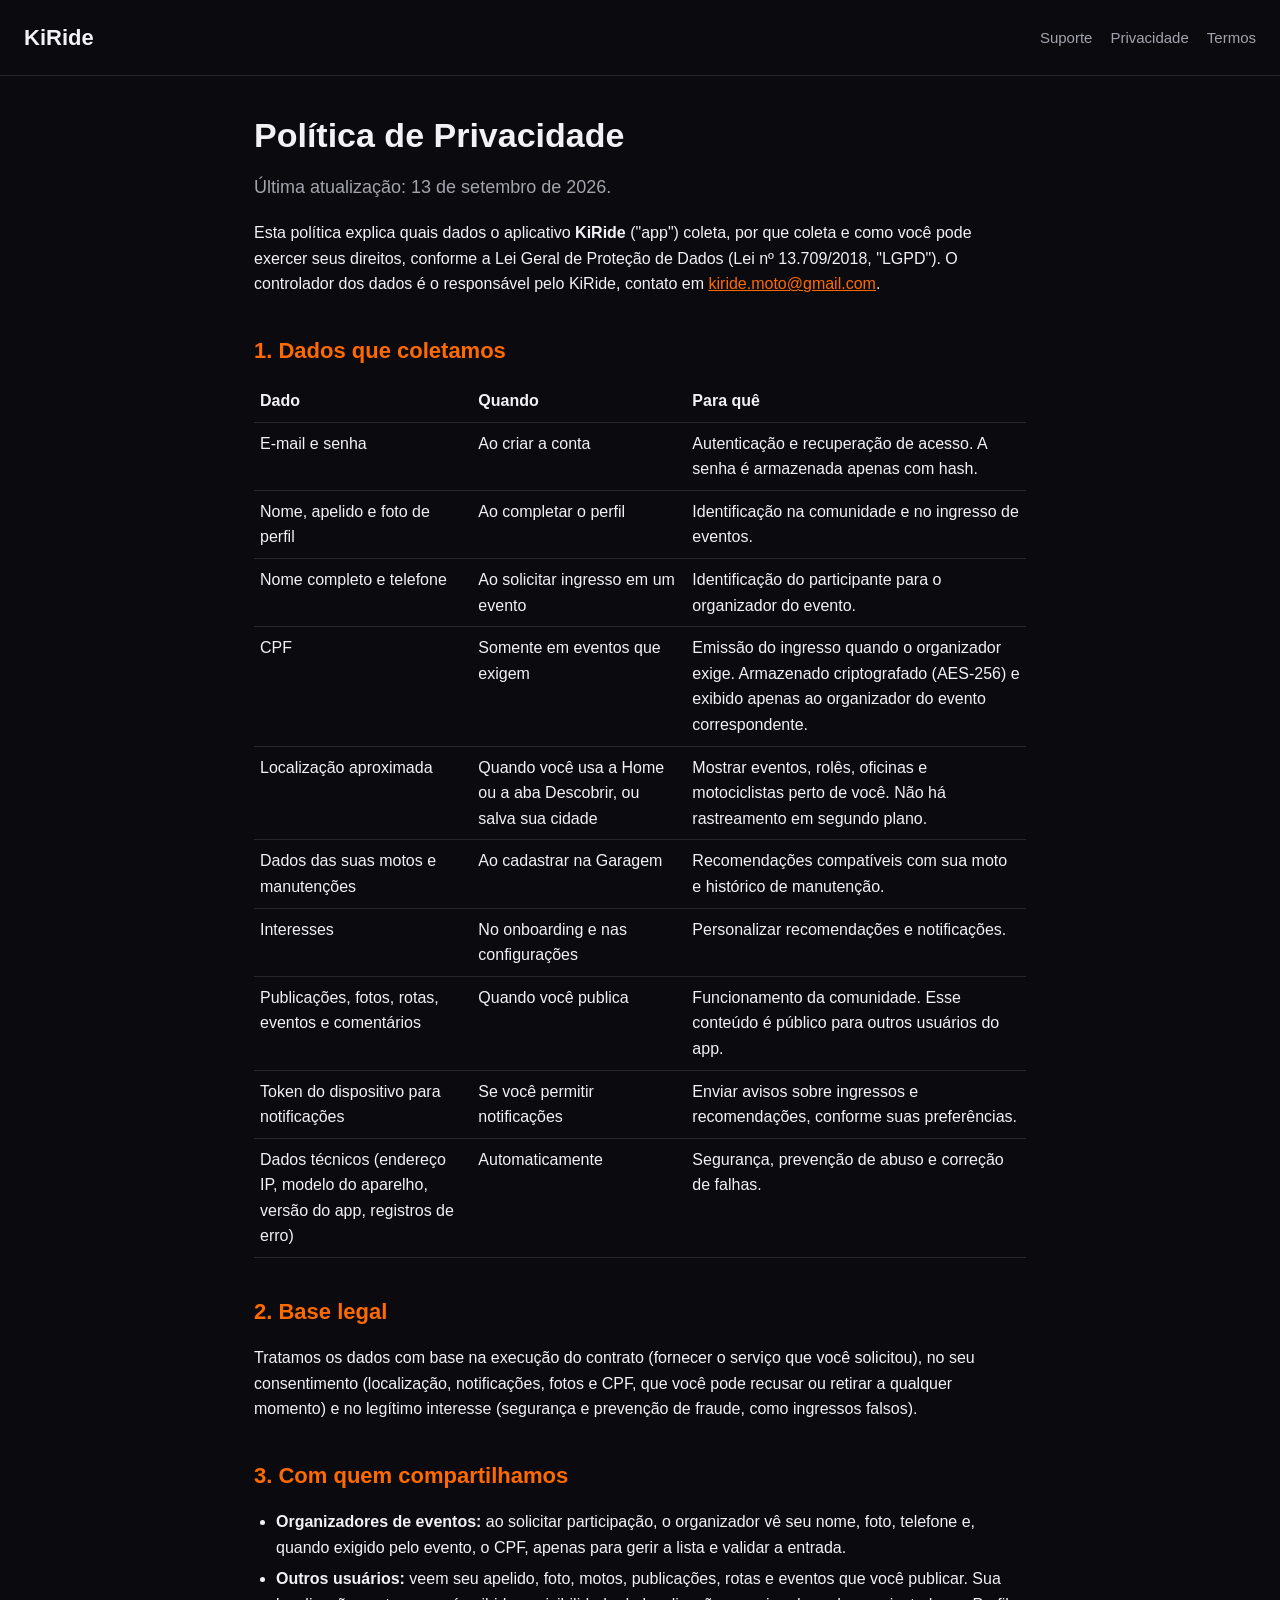
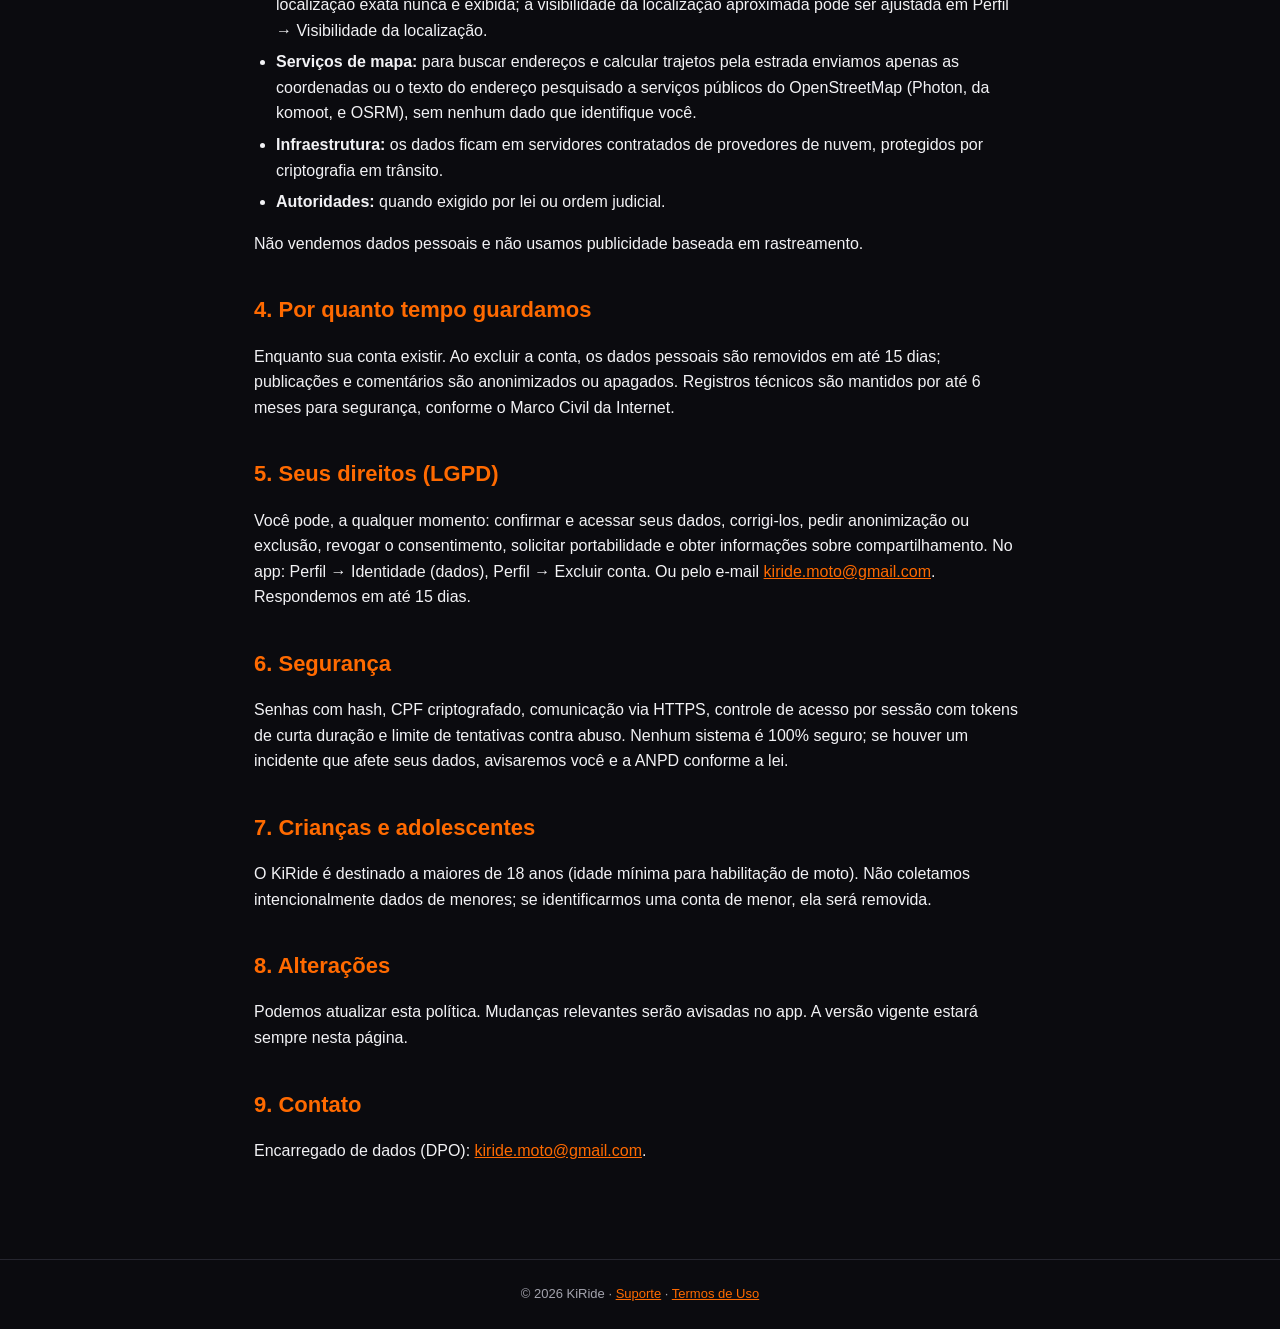
==== privacidade.html @ 5535a4c8 "site: suporte, privacidade e termos" ====
<!doctype html><html lang="pt-BR"><head><meta charset="utf-8"><meta name="viewport" content="width=device-width,initial-scale=1">
<title>Política de Privacidade — KiRide</title><link rel="stylesheet" href="style.css"></head>
<body><header><a href="index.html">KiRide</a><nav><a href="suporte.html">Suporte</a><a href="privacidade.html">Privacidade</a><a href="termos.html">Termos</a></nav></header>
<main>
<h1>Política de Privacidade</h1>
<p class="lead">Última atualização: 13 de setembro de 2026.</p>
<p>Esta política explica quais dados o aplicativo <strong>KiRide</strong> ("app") coleta, por que coleta e como você pode exercer seus direitos, conforme a Lei Geral de Proteção de Dados (Lei nº 13.709/2018, "LGPD"). O controlador dos dados é o responsável pelo KiRide, contato em <a href="mailto:kiride.moto@gmail.com">kiride.moto@gmail.com</a>.</p>

<h2>1. Dados que coletamos</h2>
<table><tr><th>Dado</th><th>Quando</th><th>Para quê</th></tr>
<tr><td>E-mail e senha</td><td>Ao criar a conta</td><td>Autenticação e recuperação de acesso. A senha é armazenada apenas com hash.</td></tr>
<tr><td>Nome, apelido e foto de perfil</td><td>Ao completar o perfil</td><td>Identificação na comunidade e no ingresso de eventos.</td></tr>
<tr><td>Nome completo e telefone</td><td>Ao solicitar ingresso em um evento</td><td>Identificação do participante para o organizador do evento.</td></tr>
<tr><td>CPF</td><td>Somente em eventos que exigem</td><td>Emissão do ingresso quando o organizador exige. Armazenado criptografado (AES-256) e exibido apenas ao organizador do evento correspondente.</td></tr>
<tr><td>Localização aproximada</td><td>Quando você usa a Home ou a aba Descobrir, ou salva sua cidade</td><td>Mostrar eventos, rolês, oficinas e motociclistas perto de você. Não há rastreamento em segundo plano.</td></tr>
<tr><td>Dados das suas motos e manutenções</td><td>Ao cadastrar na Garagem</td><td>Recomendações compatíveis com sua moto e histórico de manutenção.</td></tr>
<tr><td>Interesses</td><td>No onboarding e nas configurações</td><td>Personalizar recomendações e notificações.</td></tr>
<tr><td>Publicações, fotos, rotas, eventos e comentários</td><td>Quando você publica</td><td>Funcionamento da comunidade. Esse conteúdo é público para outros usuários do app.</td></tr>
<tr><td>Token do dispositivo para notificações</td><td>Se você permitir notificações</td><td>Enviar avisos sobre ingressos e recomendações, conforme suas preferências.</td></tr>
<tr><td>Dados técnicos (endereço IP, modelo do aparelho, versão do app, registros de erro)</td><td>Automaticamente</td><td>Segurança, prevenção de abuso e correção de falhas.</td></tr></table>

<h2>2. Base legal</h2>
<p>Tratamos os dados com base na execução do contrato (fornecer o serviço que você solicitou), no seu consentimento (localização, notificações, fotos e CPF, que você pode recusar ou retirar a qualquer momento) e no legítimo interesse (segurança e prevenção de fraude, como ingressos falsos).</p>

<h2>3. Com quem compartilhamos</h2>
<ul>
<li><strong>Organizadores de eventos:</strong> ao solicitar participação, o organizador vê seu nome, foto, telefone e, quando exigido pelo evento, o CPF, apenas para gerir a lista e validar a entrada.</li>
<li><strong>Outros usuários:</strong> veem seu apelido, foto, motos, publicações, rotas e eventos que você publicar. Sua localização exata nunca é exibida; a visibilidade da localização aproximada pode ser ajustada em Perfil → Visibilidade da localização.</li>
<li><strong>Serviços de mapa:</strong> para buscar endereços e calcular trajetos pela estrada enviamos apenas as coordenadas ou o texto do endereço pesquisado a serviços públicos do OpenStreetMap (Photon, da komoot, e OSRM), sem nenhum dado que identifique você.</li>
<li><strong>Infraestrutura:</strong> os dados ficam em servidores contratados de provedores de nuvem, protegidos por criptografia em trânsito.</li>
<li><strong>Autoridades:</strong> quando exigido por lei ou ordem judicial.</li>
</ul>
<p>Não vendemos dados pessoais e não usamos publicidade baseada em rastreamento.</p>

<h2>4. Por quanto tempo guardamos</h2>
<p>Enquanto sua conta existir. Ao excluir a conta, os dados pessoais são removidos em até 15 dias; publicações e comentários são anonimizados ou apagados. Registros técnicos são mantidos por até 6 meses para segurança, conforme o Marco Civil da Internet.</p>

<h2>5. Seus direitos (LGPD)</h2>
<p>Você pode, a qualquer momento: confirmar e acessar seus dados, corrigi-los, pedir anonimização ou exclusão, revogar o consentimento, solicitar portabilidade e obter informações sobre compartilhamento. No app: Perfil → Identidade (dados), Perfil → Excluir conta. Ou pelo e-mail <a href="mailto:kiride.moto@gmail.com">kiride.moto@gmail.com</a>. Respondemos em até 15 dias.</p>

<h2>6. Segurança</h2>
<p>Senhas com hash, CPF criptografado, comunicação via HTTPS, controle de acesso por sessão com tokens de curta duração e limite de tentativas contra abuso. Nenhum sistema é 100% seguro; se houver um incidente que afete seus dados, avisaremos você e a ANPD conforme a lei.</p>

<h2>7. Crianças e adolescentes</h2>
<p>O KiRide é destinado a maiores de 18 anos (idade mínima para habilitação de moto). Não coletamos intencionalmente dados de menores; se identificarmos uma conta de menor, ela será removida.</p>

<h2>8. Alterações</h2>
<p>Podemos atualizar esta política. Mudanças relevantes serão avisadas no app. A versão vigente estará sempre nesta página.</p>

<h2>9. Contato</h2>
<p>Encarregado de dados (DPO): <a href="mailto:kiride.moto@gmail.com">kiride.moto@gmail.com</a>.</p>
</main><footer>© 2026 KiRide · <a href="suporte.html">Suporte</a> · <a href="termos.html">Termos de Uso</a></footer></body></html>
---- style.css ----
:root{--bg:#0b0b0f;--card:#15151b;--border:#26262f;--text:#f2f2f5;--muted:#a3a3ad;--orange:#ff6a00}
*{box-sizing:border-box}body{margin:0;background:var(--bg);color:var(--text);font:16px/1.6 -apple-system,BlinkMacSystemFont,"Segoe UI",Roboto,Helvetica,Arial,sans-serif}
a{color:var(--orange)}header{padding:20px 24px;border-bottom:1px solid var(--border);display:flex;align-items:center;gap:12px}
header a{color:var(--text);text-decoration:none;font-weight:800;font-size:22px}header nav{margin-left:auto;display:flex;gap:18px;flex-wrap:wrap}
header nav a{font-weight:500;font-size:15px;color:var(--muted)}main{max-width:820px;margin:0 auto;padding:40px 24px 80px}
h1{font-size:34px;line-height:1.15;margin:0 0 8px}h2{font-size:22px;margin:36px 0 10px;color:var(--orange)}
.lead{color:var(--muted);font-size:18px}.card{background:var(--card);border:1px solid var(--border);border-radius:14px;padding:20px 22px;margin:18px 0}
.btn{display:inline-block;background:var(--orange);color:#000;font-weight:700;padding:12px 20px;border-radius:12px;text-decoration:none}
ul{padding-left:22px}li{margin:6px 0}table{width:100%;border-collapse:collapse;margin:12px 0}td,th{border-bottom:1px solid var(--border);padding:8px 6px;text-align:left;vertical-align:top}
footer{border-top:1px solid var(--border);color:var(--muted);font-size:13px;padding:24px;text-align:center}small{color:var(--muted)}
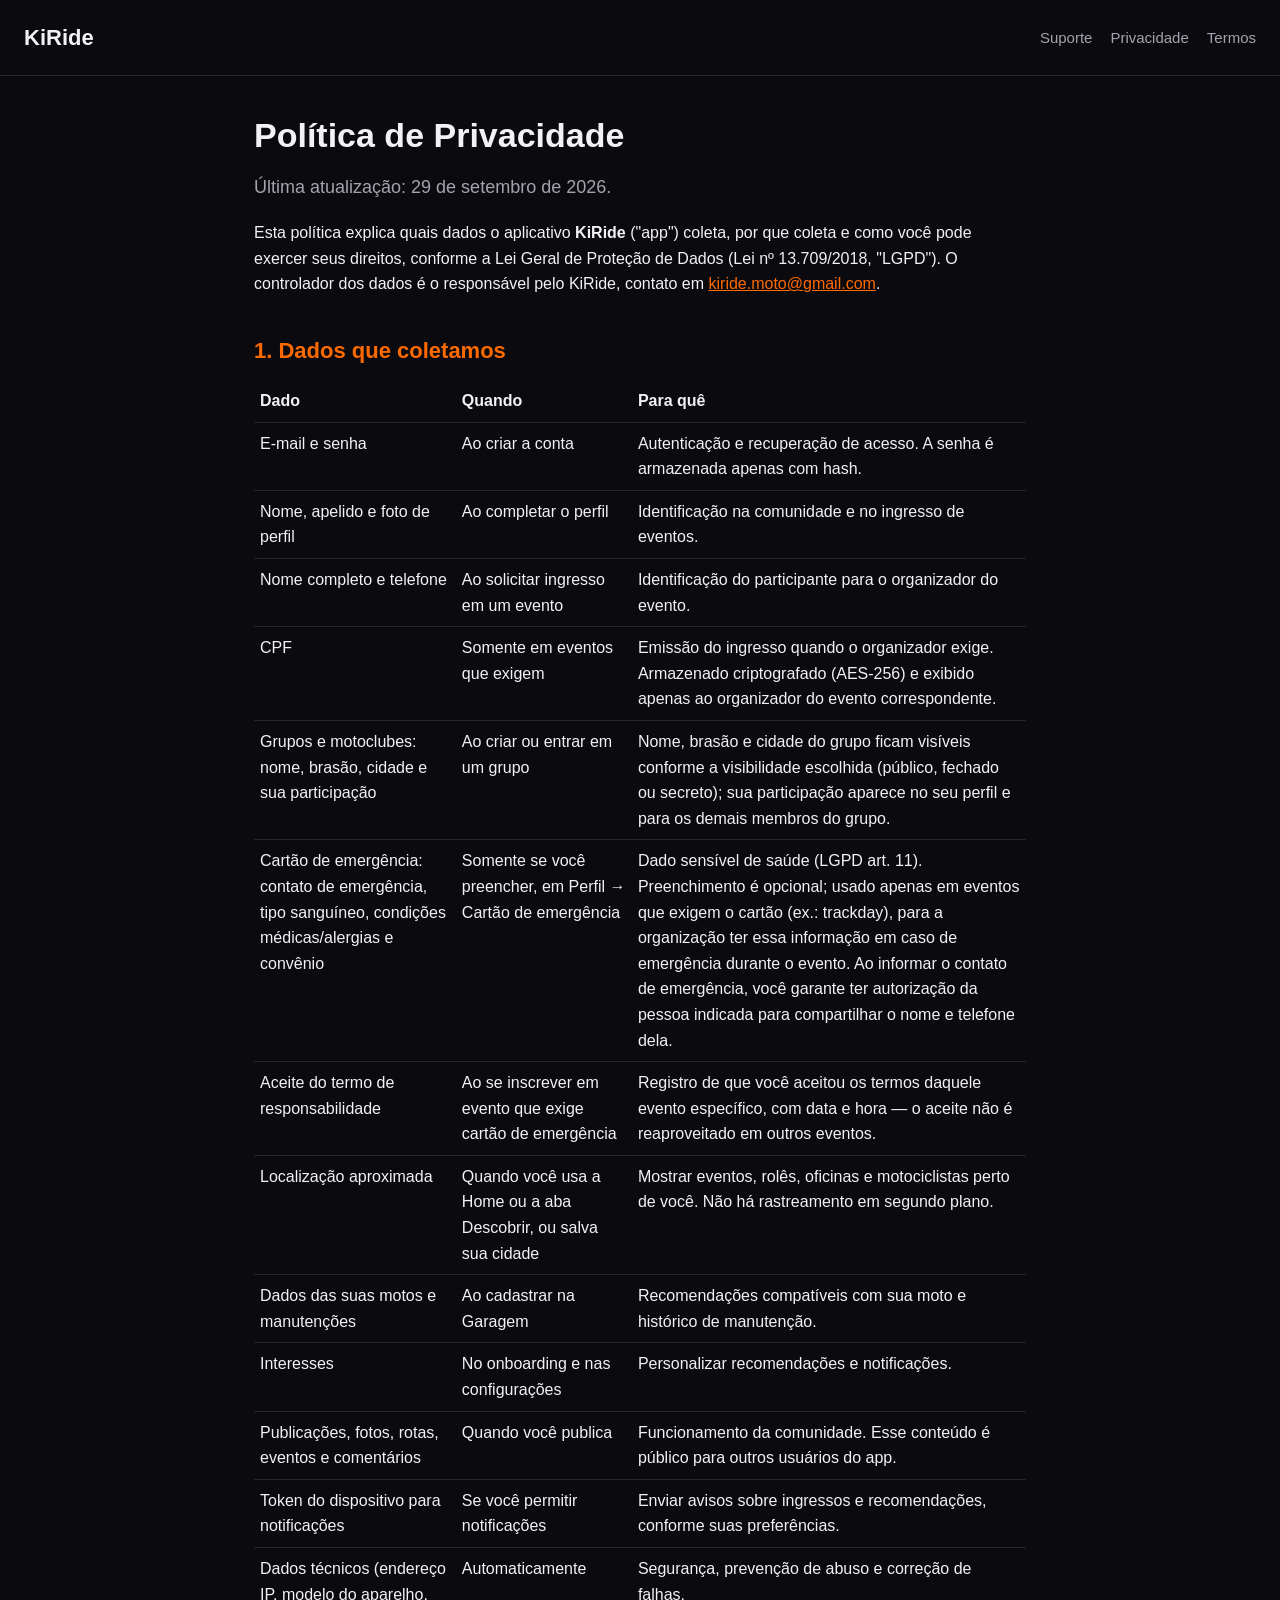
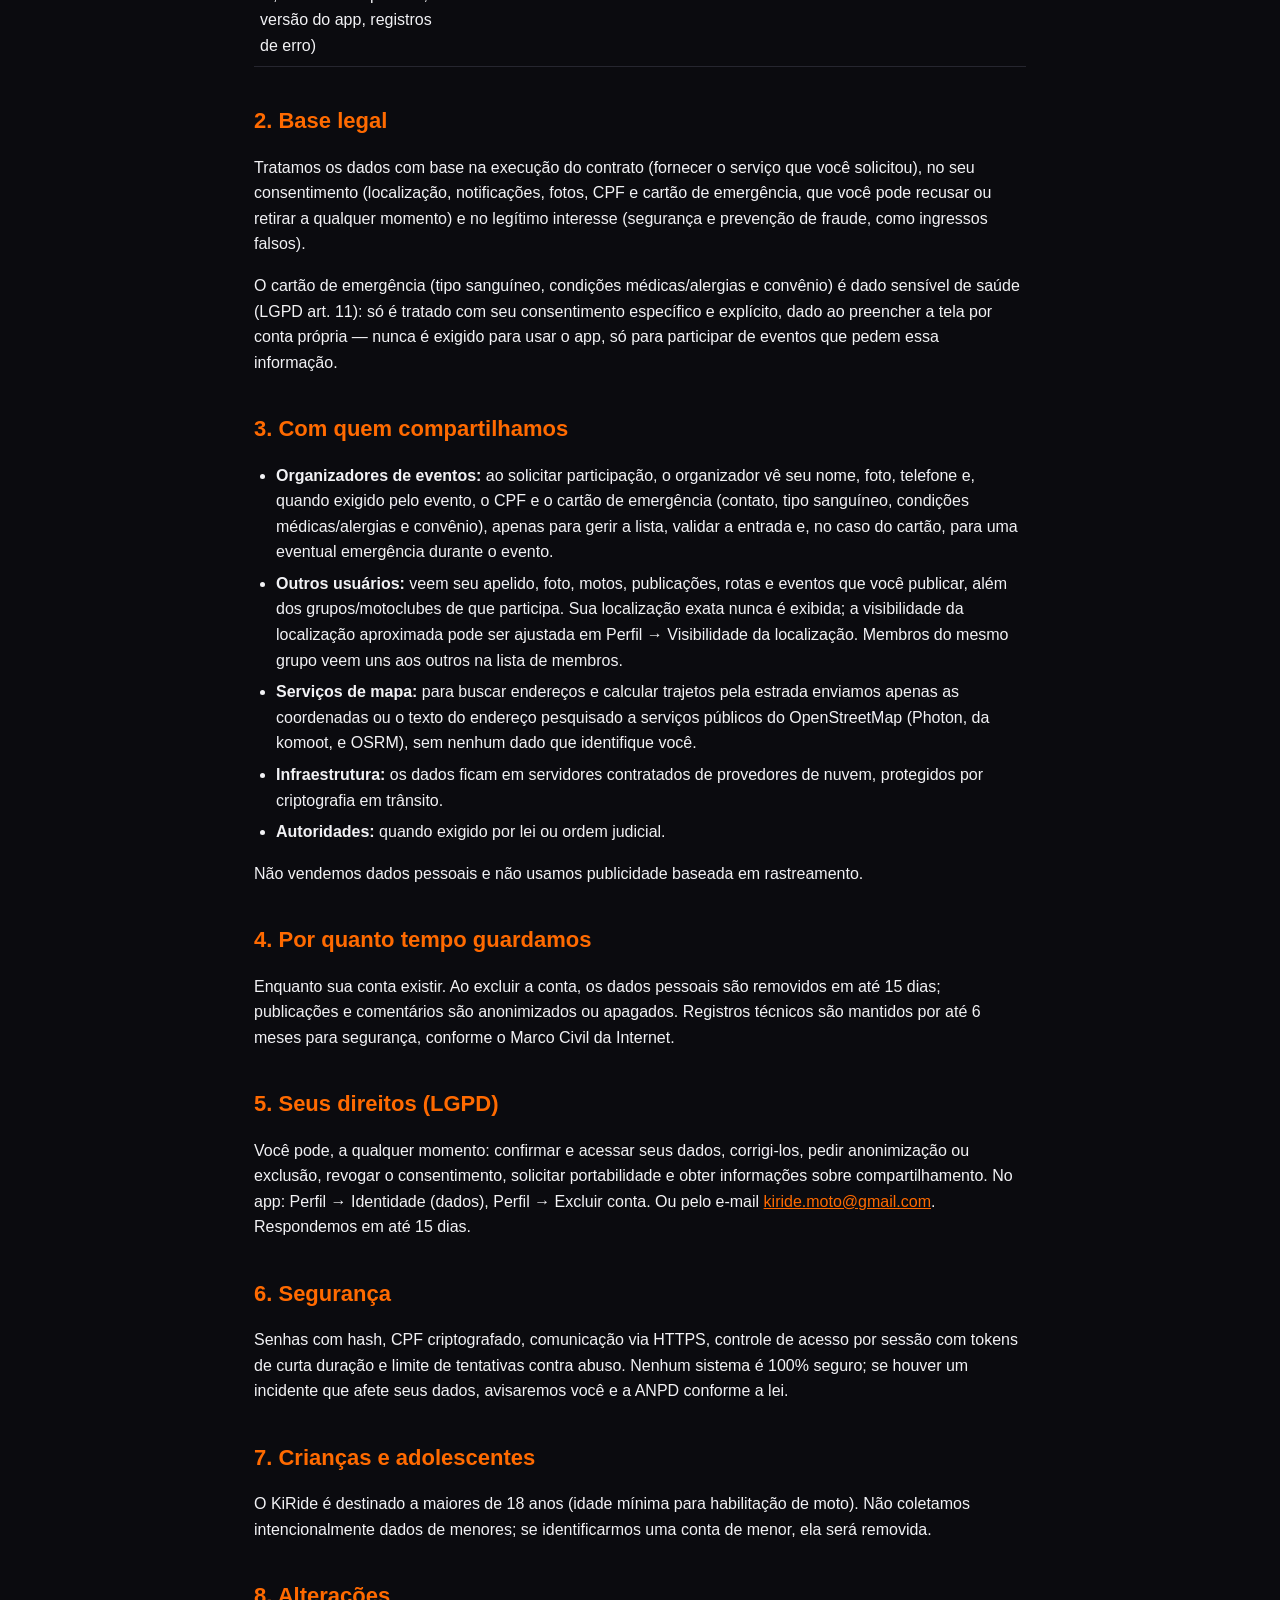
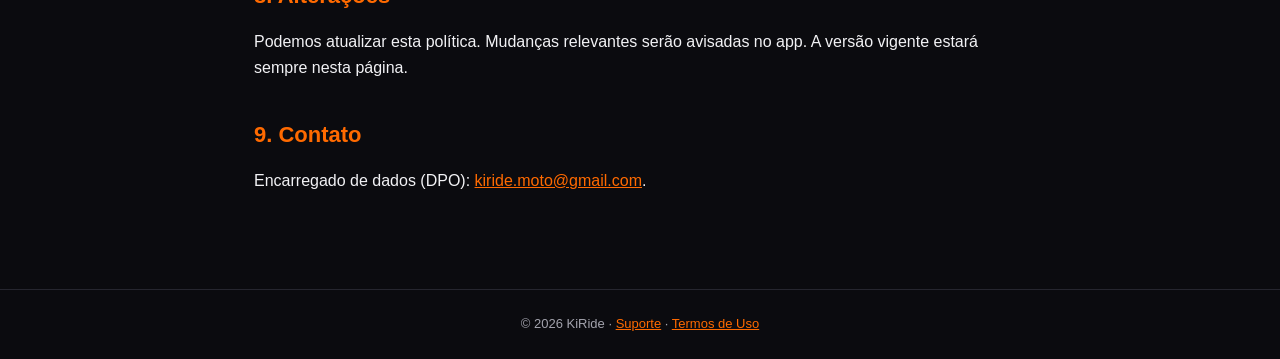
==== commit 535d8f00: "site: suporte, privacidade e termos" ====
--- a/privacidade.html
+++ b/privacidade.html
@@ -3,7 +3,7 @@
 <body><header><a href="index.html">KiRide</a><nav><a href="suporte.html">Suporte</a><a href="privacidade.html">Privacidade</a><a href="termos.html">Termos</a></nav></header>
 <main>
 <h1>Política de Privacidade</h1>
-<p class="lead">Última atualização: 13 de setembro de 2026.</p>
+<p class="lead">Última atualização: 29 de setembro de 2026.</p>
 <p>Esta política explica quais dados o aplicativo <strong>KiRide</strong> ("app") coleta, por que coleta e como você pode exercer seus direitos, conforme a Lei Geral de Proteção de Dados (Lei nº 13.709/2018, "LGPD"). O controlador dos dados é o responsável pelo KiRide, contato em <a href="mailto:kiride.moto@gmail.com">kiride.moto@gmail.com</a>.</p>
 
 <h2>1. Dados que coletamos</h2>
@@ -12,6 +12,9 @@
 <tr><td>Nome, apelido e foto de perfil</td><td>Ao completar o perfil</td><td>Identificação na comunidade e no ingresso de eventos.</td></tr>
 <tr><td>Nome completo e telefone</td><td>Ao solicitar ingresso em um evento</td><td>Identificação do participante para o organizador do evento.</td></tr>
 <tr><td>CPF</td><td>Somente em eventos que exigem</td><td>Emissão do ingresso quando o organizador exige. Armazenado criptografado (AES-256) e exibido apenas ao organizador do evento correspondente.</td></tr>
+<tr><td>Grupos e motoclubes: nome, brasão, cidade e sua participação</td><td>Ao criar ou entrar em um grupo</td><td>Nome, brasão e cidade do grupo ficam visíveis conforme a visibilidade escolhida (público, fechado ou secreto); sua participação aparece no seu perfil e para os demais membros do grupo.</td></tr>
+<tr><td>Cartão de emergência: contato de emergência, tipo sanguíneo, condições médicas/alergias e convênio</td><td>Somente se você preencher, em Perfil → Cartão de emergência</td><td>Dado sensível de saúde (LGPD art. 11). Preenchimento é opcional; usado apenas em eventos que exigem o cartão (ex.: trackday), para a organização ter essa informação em caso de emergência durante o evento. Ao informar o contato de emergência, você garante ter autorização da pessoa indicada para compartilhar o nome e telefone dela.</td></tr>
+<tr><td>Aceite do termo de responsabilidade</td><td>Ao se inscrever em evento que exige cartão de emergência</td><td>Registro de que você aceitou os termos daquele evento específico, com data e hora — o aceite não é reaproveitado em outros eventos.</td></tr>
 <tr><td>Localização aproximada</td><td>Quando você usa a Home ou a aba Descobrir, ou salva sua cidade</td><td>Mostrar eventos, rolês, oficinas e motociclistas perto de você. Não há rastreamento em segundo plano.</td></tr>
 <tr><td>Dados das suas motos e manutenções</td><td>Ao cadastrar na Garagem</td><td>Recomendações compatíveis com sua moto e histórico de manutenção.</td></tr>
 <tr><td>Interesses</td><td>No onboarding e nas configurações</td><td>Personalizar recomendações e notificações.</td></tr>
@@ -20,12 +23,13 @@
 <tr><td>Dados técnicos (endereço IP, modelo do aparelho, versão do app, registros de erro)</td><td>Automaticamente</td><td>Segurança, prevenção de abuso e correção de falhas.</td></tr></table>
 
 <h2>2. Base legal</h2>
-<p>Tratamos os dados com base na execução do contrato (fornecer o serviço que você solicitou), no seu consentimento (localização, notificações, fotos e CPF, que você pode recusar ou retirar a qualquer momento) e no legítimo interesse (segurança e prevenção de fraude, como ingressos falsos).</p>
+<p>Tratamos os dados com base na execução do contrato (fornecer o serviço que você solicitou), no seu consentimento (localização, notificações, fotos, CPF e cartão de emergência, que você pode recusar ou retirar a qualquer momento) e no legítimo interesse (segurança e prevenção de fraude, como ingressos falsos).</p>
+<p>O cartão de emergência (tipo sanguíneo, condições médicas/alergias e convênio) é dado sensível de saúde (LGPD art. 11): só é tratado com seu consentimento específico e explícito, dado ao preencher a tela por conta própria — nunca é exigido para usar o app, só para participar de eventos que pedem essa informação.</p>
 
 <h2>3. Com quem compartilhamos</h2>
 <ul>
-<li><strong>Organizadores de eventos:</strong> ao solicitar participação, o organizador vê seu nome, foto, telefone e, quando exigido pelo evento, o CPF, apenas para gerir a lista e validar a entrada.</li>
-<li><strong>Outros usuários:</strong> veem seu apelido, foto, motos, publicações, rotas e eventos que você publicar. Sua localização exata nunca é exibida; a visibilidade da localização aproximada pode ser ajustada em Perfil → Visibilidade da localização.</li>
+<li><strong>Organizadores de eventos:</strong> ao solicitar participação, o organizador vê seu nome, foto, telefone e, quando exigido pelo evento, o CPF e o cartão de emergência (contato, tipo sanguíneo, condições médicas/alergias e convênio), apenas para gerir a lista, validar a entrada e, no caso do cartão, para uma eventual emergência durante o evento.</li>
+<li><strong>Outros usuários:</strong> veem seu apelido, foto, motos, publicações, rotas e eventos que você publicar, além dos grupos/motoclubes de que participa. Sua localização exata nunca é exibida; a visibilidade da localização aproximada pode ser ajustada em Perfil → Visibilidade da localização. Membros do mesmo grupo veem uns aos outros na lista de membros.</li>
 <li><strong>Serviços de mapa:</strong> para buscar endereços e calcular trajetos pela estrada enviamos apenas as coordenadas ou o texto do endereço pesquisado a serviços públicos do OpenStreetMap (Photon, da komoot, e OSRM), sem nenhum dado que identifique você.</li>
 <li><strong>Infraestrutura:</strong> os dados ficam em servidores contratados de provedores de nuvem, protegidos por criptografia em trânsito.</li>
 <li><strong>Autoridades:</strong> quando exigido por lei ou ordem judicial.</li>
--- a/style.css
+++ b/style.css
@@ -6,5 +6,5 @@
 h1{font-size:34px;line-height:1.15;margin:0 0 8px}h2{font-size:22px;margin:36px 0 10px;color:var(--orange)}
 .lead{color:var(--muted);font-size:18px}.card{background:var(--card);border:1px solid var(--border);border-radius:14px;padding:20px 22px;margin:18px 0}
 .btn{display:inline-block;background:var(--orange);color:#000;font-weight:700;padding:12px 20px;border-radius:12px;text-decoration:none}
-ul{padding-left:22px}li{margin:6px 0}table{width:100%;border-collapse:collapse;margin:12px 0}td,th{border-bottom:1px solid var(--border);padding:8px 6px;text-align:left;vertical-align:top}
+ul,ol{padding-left:22px}li{margin:6px 0}table{width:100%;border-collapse:collapse;margin:12px 0}td,th{border-bottom:1px solid var(--border);padding:8px 6px;text-align:left;vertical-align:top}
 footer{border-top:1px solid var(--border);color:var(--muted);font-size:13px;padding:24px;text-align:center}small{color:var(--muted)}
